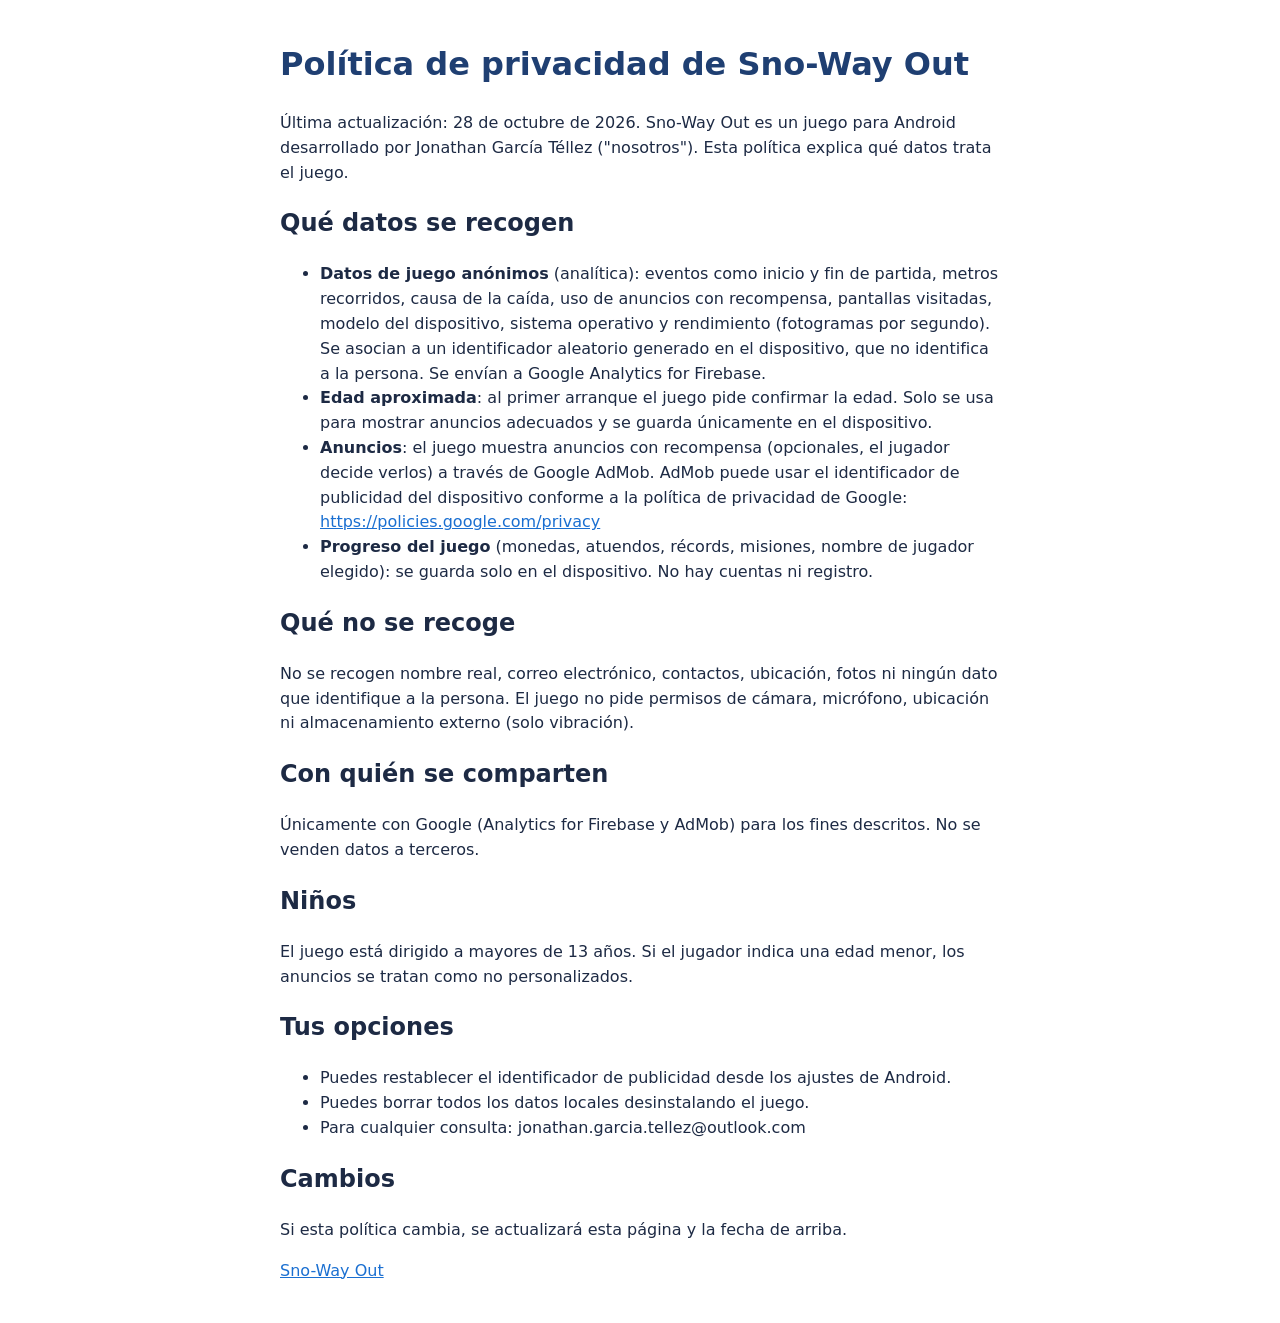
==== privacidad.html @ 95a79fdc "Web de Sno-Way Out: índice, privacidad y términos" ====
<!doctype html><html lang="es"><head><meta charset="utf-8"><meta name="viewport" content="width=device-width,initial-scale=1"><title>Política de privacidad · Sno-Way Out</title>
<style>body{font-family:system-ui,sans-serif;max-width:720px;margin:40px auto;padding:0 20px;line-height:1.55;color:#1d2a44}h1{color:#1f3f72}a{color:#1a6fd1}</style></head><body><h1>Política de privacidad de Sno-Way Out</h1>
<p>Última actualización: 28 de octubre de 2026. Sno-Way Out es un juego para Android desarrollado por Jonathan García Téllez (&quot;nosotros&quot;). Esta política explica qué datos trata el juego.</p>
<h2>Qué datos se recogen</h2>
<ul>
<li><strong>Datos de juego anónimos</strong> (analítica): eventos como inicio y fin de partida, metros recorridos, causa de la caída, uso de anuncios con recompensa, pantallas visitadas, modelo del dispositivo, sistema operativo y rendimiento (fotogramas por segundo). Se asocian a un identificador aleatorio generado en el dispositivo, que no identifica a la persona. Se envían a Google Analytics for Firebase.</li>
<li><strong>Edad aproximada</strong>: al primer arranque el juego pide confirmar la edad. Solo se usa para mostrar anuncios adecuados y se guarda únicamente en el dispositivo.</li>
<li><strong>Anuncios</strong>: el juego muestra anuncios con recompensa (opcionales, el jugador decide verlos) a través de Google AdMob. AdMob puede usar el identificador de publicidad del dispositivo conforme a la política de privacidad de Google: <a href="https://policies.google.com/privacy">https://policies.google.com/privacy</a></li>
<li><strong>Progreso del juego</strong> (monedas, atuendos, récords, misiones, nombre de jugador elegido): se guarda solo en el dispositivo. No hay cuentas ni registro.</li>
</ul>
<h2>Qué no se recoge</h2>
<p>No se recogen nombre real, correo electrónico, contactos, ubicación, fotos ni ningún dato que identifique a la persona. El juego no pide permisos de cámara, micrófono, ubicación ni almacenamiento externo (solo vibración).</p>
<h2>Con quién se comparten</h2>
<p>Únicamente con Google (Analytics for Firebase y AdMob) para los fines descritos. No se venden datos a terceros.</p>
<h2>Niños</h2>
<p>El juego está dirigido a mayores de 13 años. Si el jugador indica una edad menor, los anuncios se tratan como no personalizados.</p>
<h2>Tus opciones</h2>
<ul>
<li>Puedes restablecer el identificador de publicidad desde los ajustes de Android.</li>
<li>Puedes borrar todos los datos locales desinstalando el juego.</li>
<li>Para cualquier consulta: jonathan.garcia.tellez@outlook.com</li>
</ul>
<h2>Cambios</h2>
<p>Si esta política cambia, se actualizará esta página y la fecha de arriba.</p>
<p><a href="index.html">Sno-Way Out</a></p></body></html>
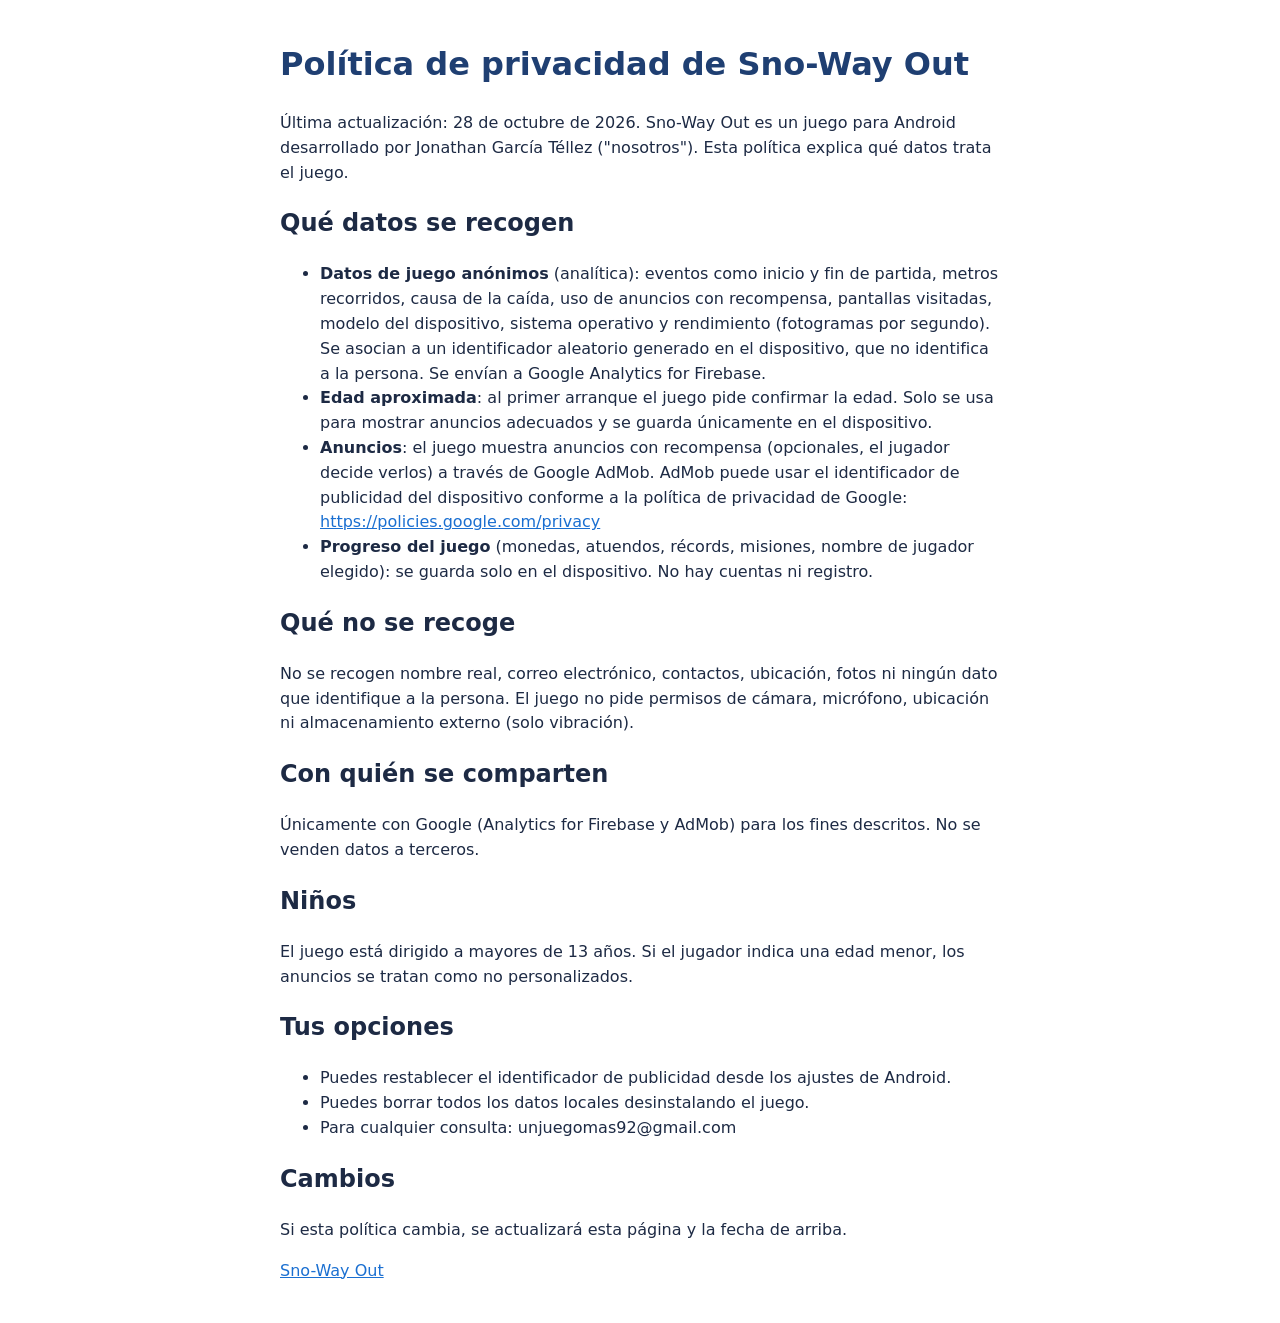
==== commit 82664ab8: "Contacto: correo de UnJuegoMas" ====
--- a/privacidad.html
+++ b/privacidad.html
@@ -18,7 +18,7 @@
 <ul>
 <li>Puedes restablecer el identificador de publicidad desde los ajustes de Android.</li>
 <li>Puedes borrar todos los datos locales desinstalando el juego.</li>
-<li>Para cualquier consulta: jonathan.garcia.tellez@outlook.com</li>
+<li>Para cualquier consulta: unjuegomas92@gmail.com</li>
 </ul>
 <h2>Cambios</h2>
 <p>Si esta política cambia, se actualizará esta página y la fecha de arriba.</p>
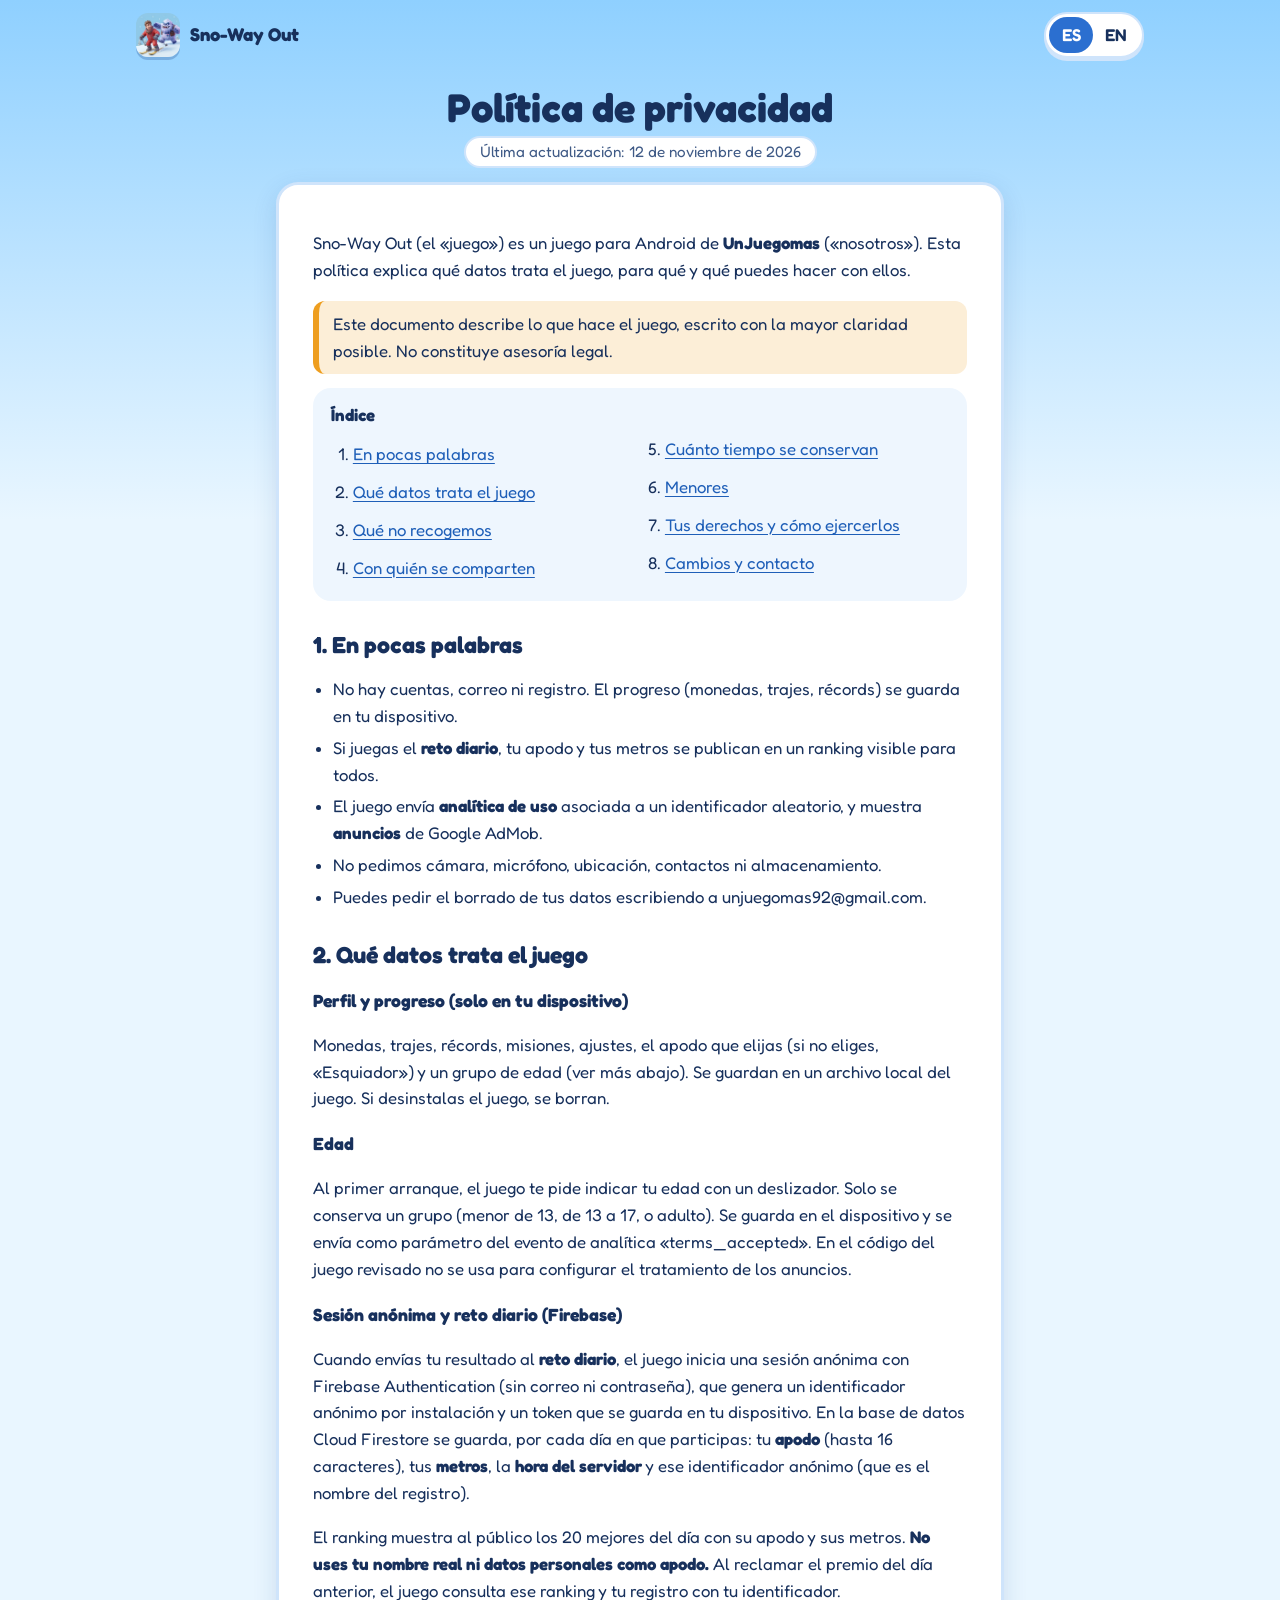
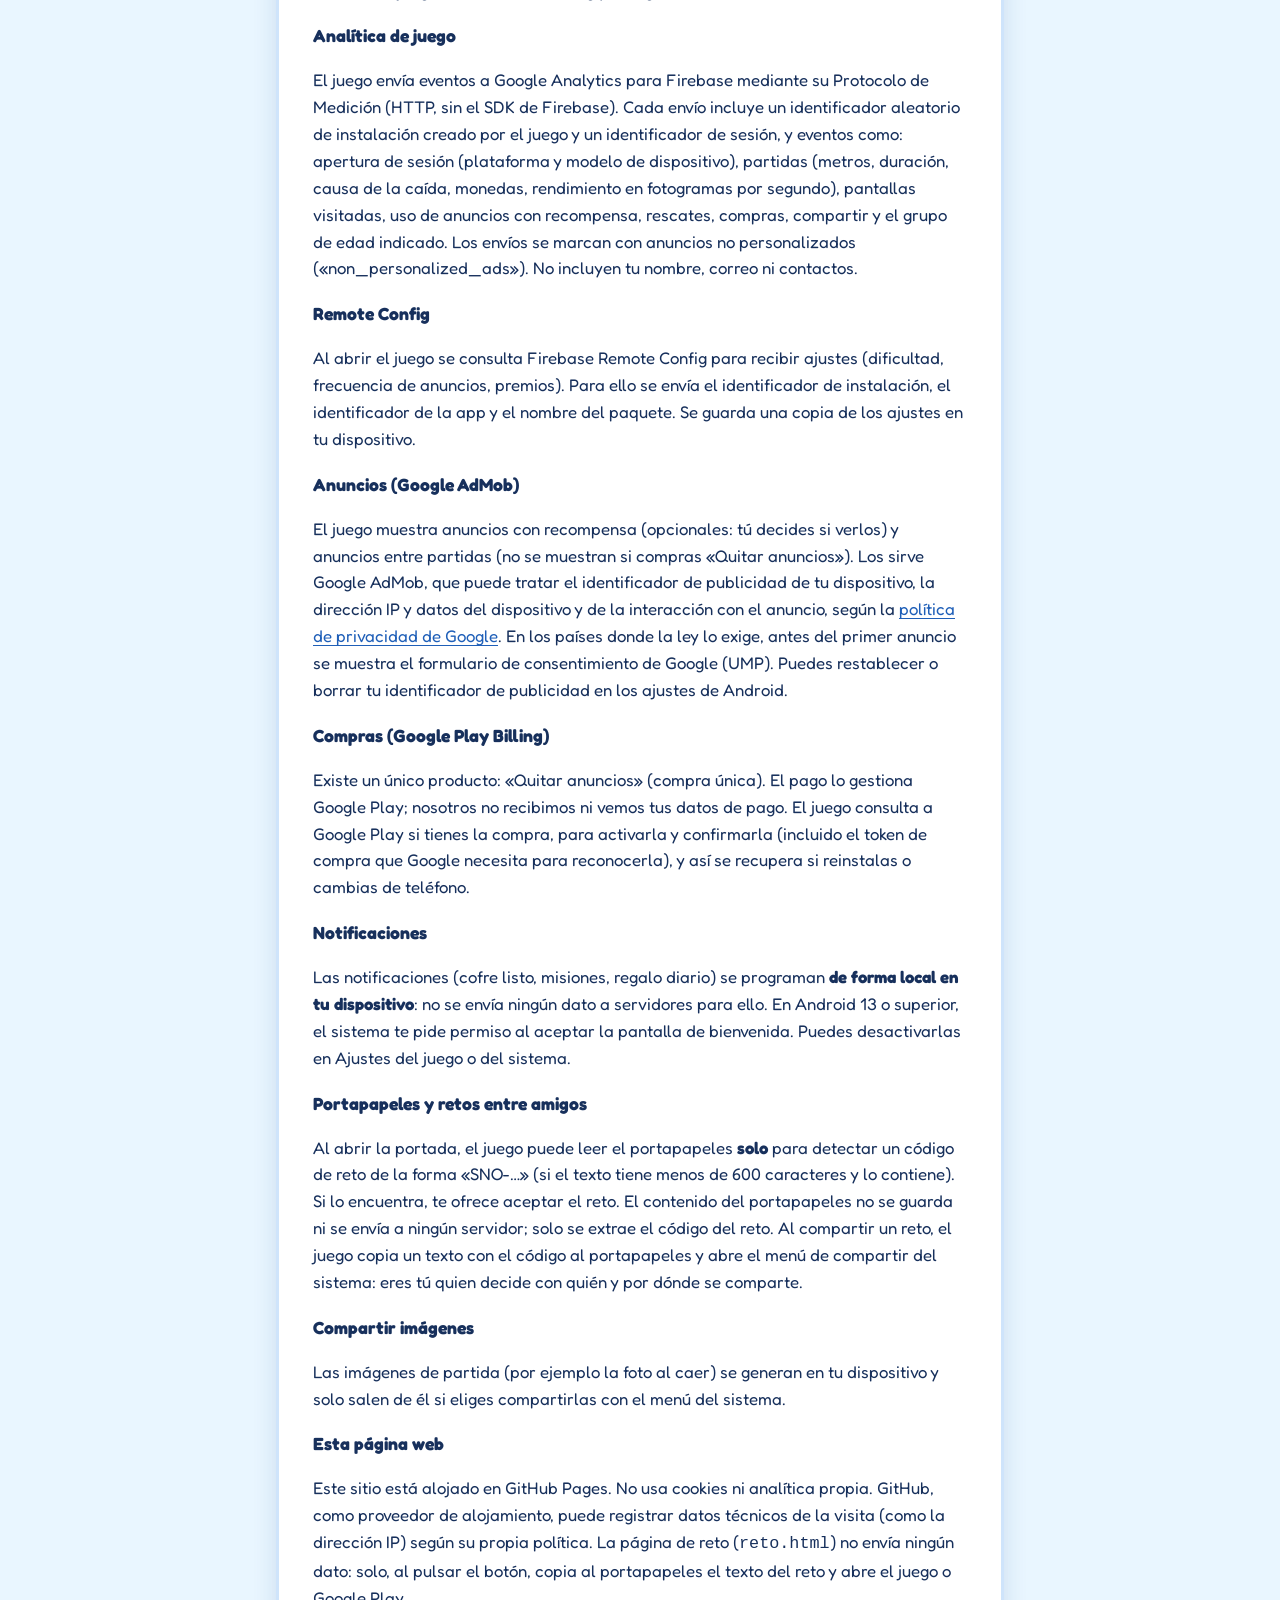
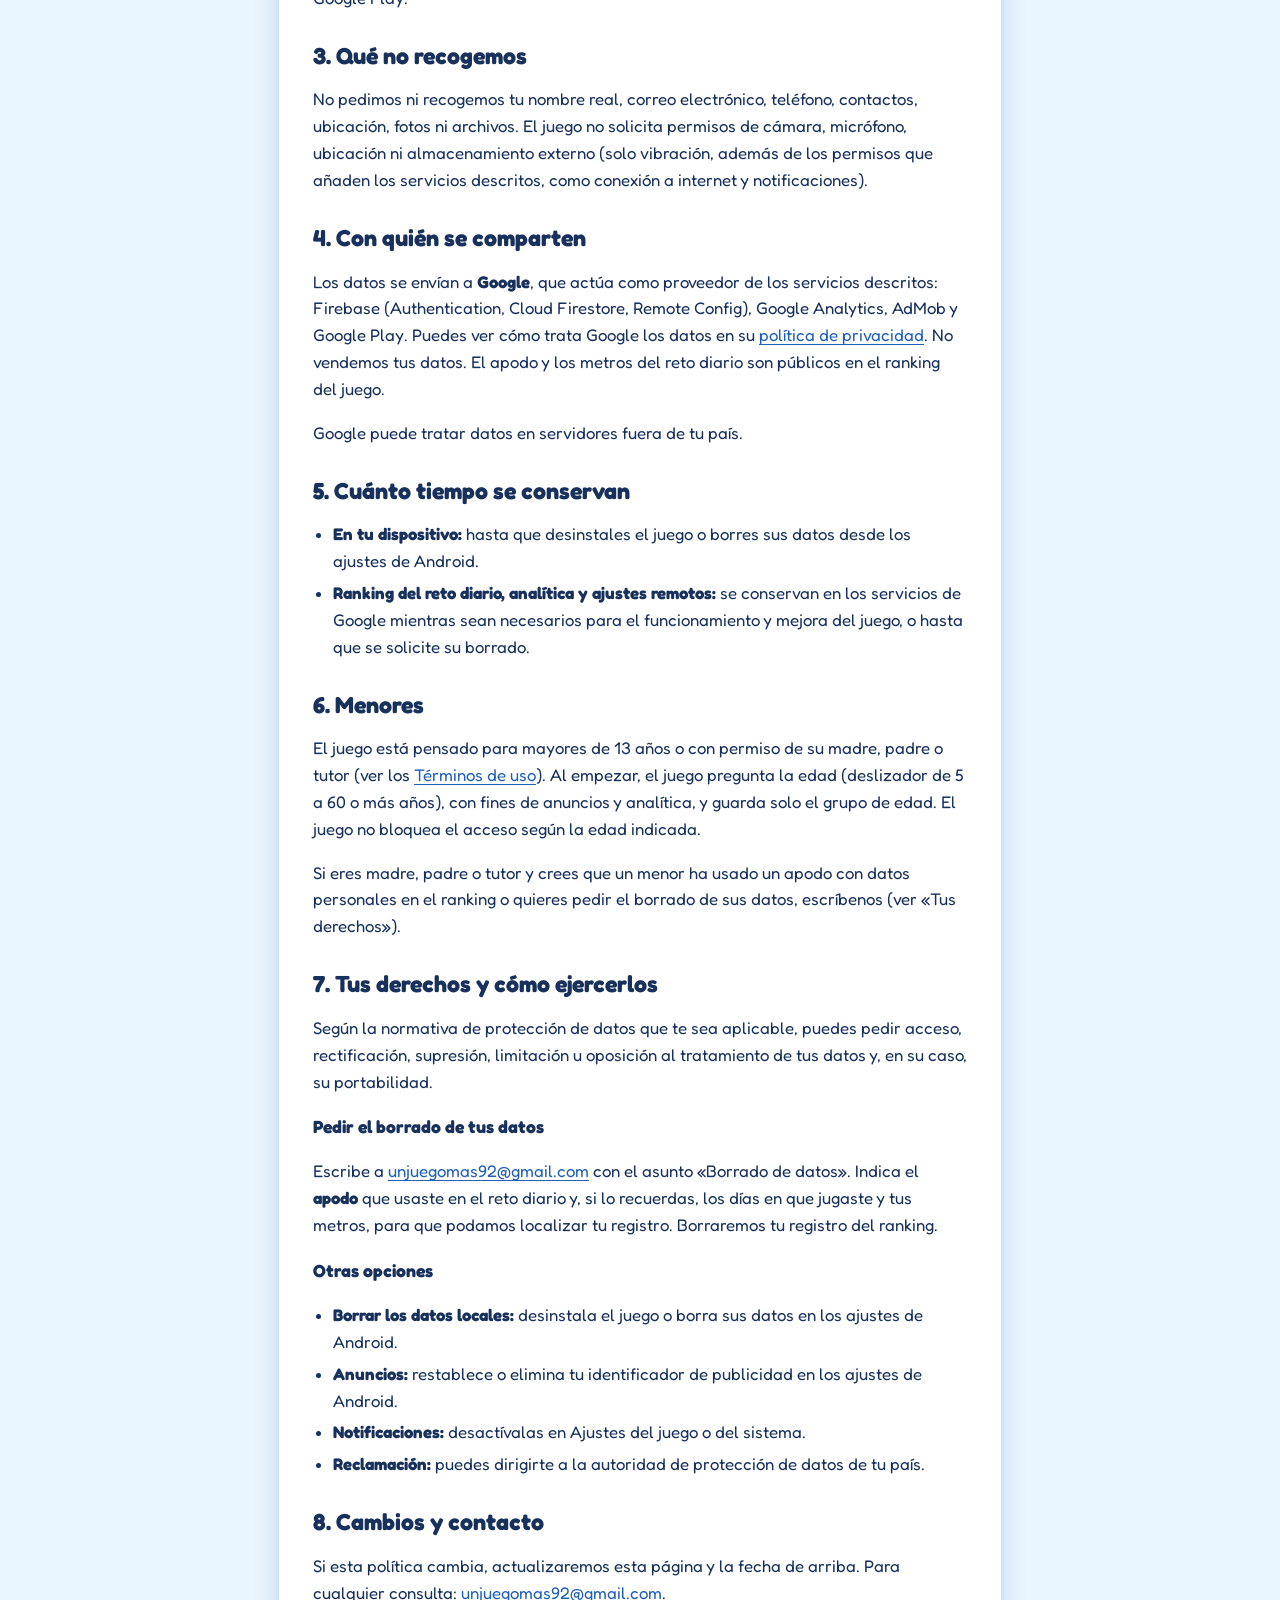
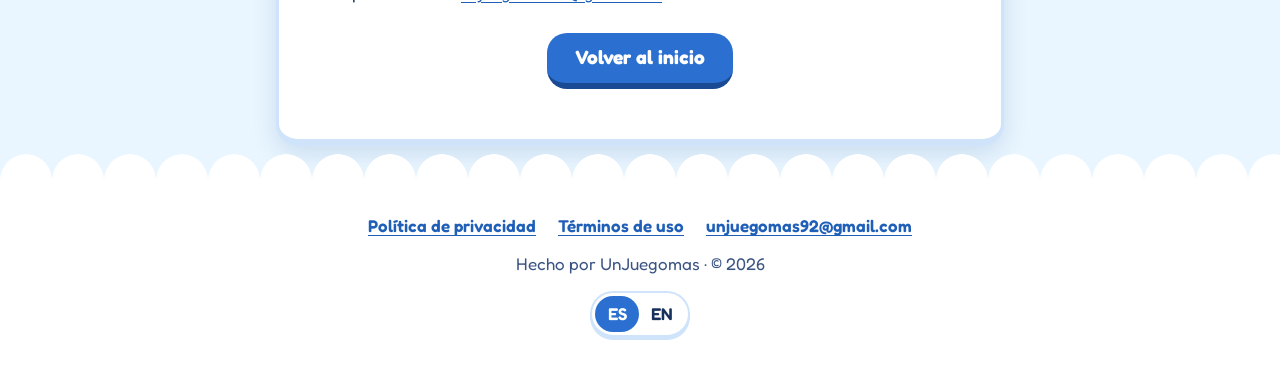
==== commit 763dcc11: "Rediseño de la web: landing bilingüe, privacidad y términos en ES/EN, reto a juego con el juego Co-A" ====
--- a/privacidad.html
+++ b/privacidad.html
@@ -1,25 +1,153 @@
-<!doctype html><html lang="es"><head><meta charset="utf-8"><meta name="viewport" content="width=device-width,initial-scale=1"><title>Política de privacidad · Sno-Way Out</title>
-<style>body{font-family:system-ui,sans-serif;max-width:720px;margin:40px auto;padding:0 20px;line-height:1.55;color:#1d2a44}h1{color:#1f3f72}a{color:#1a6fd1}</style></head><body><h1>Política de privacidad de Sno-Way Out</h1>
-<p>Última actualización: 28 de octubre de 2026. Sno-Way Out es un juego para Android desarrollado por Jonathan García Téllez (&quot;nosotros&quot;). Esta política explica qué datos trata el juego.</p>
-<h2>Qué datos se recogen</h2>
-<ul>
-<li><strong>Datos de juego anónimos</strong> (analítica): eventos como inicio y fin de partida, metros recorridos, causa de la caída, uso de anuncios con recompensa, pantallas visitadas, modelo del dispositivo, sistema operativo y rendimiento (fotogramas por segundo). Se asocian a un identificador aleatorio generado en el dispositivo, que no identifica a la persona. Se envían a Google Analytics for Firebase.</li>
-<li><strong>Edad aproximada</strong>: al primer arranque el juego pide confirmar la edad. Solo se usa para mostrar anuncios adecuados y se guarda únicamente en el dispositivo.</li>
-<li><strong>Anuncios</strong>: el juego muestra anuncios con recompensa (opcionales, el jugador decide verlos) a través de Google AdMob. AdMob puede usar el identificador de publicidad del dispositivo conforme a la política de privacidad de Google: <a href="https://policies.google.com/privacy">https://policies.google.com/privacy</a></li>
-<li><strong>Progreso del juego</strong> (monedas, atuendos, récords, misiones, nombre de jugador elegido): se guarda solo en el dispositivo. No hay cuentas ni registro.</li>
-</ul>
-<h2>Qué no se recoge</h2>
-<p>No se recogen nombre real, correo electrónico, contactos, ubicación, fotos ni ningún dato que identifique a la persona. El juego no pide permisos de cámara, micrófono, ubicación ni almacenamiento externo (solo vibración).</p>
-<h2>Con quién se comparten</h2>
-<p>Únicamente con Google (Analytics for Firebase y AdMob) para los fines descritos. No se venden datos a terceros.</p>
-<h2>Niños</h2>
-<p>El juego está dirigido a mayores de 13 años. Si el jugador indica una edad menor, los anuncios se tratan como no personalizados.</p>
-<h2>Tus opciones</h2>
-<ul>
-<li>Puedes restablecer el identificador de publicidad desde los ajustes de Android.</li>
-<li>Puedes borrar todos los datos locales desinstalando el juego.</li>
-<li>Para cualquier consulta: unjuegomas92@gmail.com</li>
-</ul>
-<h2>Cambios</h2>
-<p>Si esta política cambia, se actualizará esta página y la fecha de arriba.</p>
-<p><a href="index.html">Sno-Way Out</a></p></body></html>+<!doctype html>
+<html lang="es">
+<head>
+<meta charset="utf-8">
+<meta name="viewport" content="width=device-width, initial-scale=1">
+<title>Política de privacidad – Sno-Way Out</title>
+<meta name="description" content="Qué datos trata Sno-Way Out, para qué y cómo ejercer tus derechos.">
+<meta name="theme-color" content="#8fd0ff">
+<meta name="color-scheme" content="light dark">
+<link rel="canonical" href="https://jdragneel3.github.io/sno-way-out-web/privacidad.html">
+<link rel="alternate" hreflang="es" href="https://jdragneel3.github.io/sno-way-out-web/privacidad.html">
+<link rel="alternate" hreflang="en" href="https://jdragneel3.github.io/sno-way-out-web/en/privacy.html">
+<link rel="alternate" hreflang="x-default" href="https://jdragneel3.github.io/sno-way-out-web/privacidad.html">
+<link rel="icon" type="image/png" href="assets/icons/favicon-64.png">
+<link rel="apple-touch-icon" href="assets/icons/apple-touch-icon.png">
+<link rel="preload" href="assets/fonts/Fredoka.ttf" as="font" type="font/ttf" crossorigin>
+<link rel="stylesheet" href="assets/site.css">
+</head>
+<body>
+<a class="skip" href="#main">Saltar al contenido</a>
+<header class="wrap top">
+  <a class="brand" href="index.html" aria-label="Sno-Way Out, inicio"><img src="assets/img/icon-192.webp" alt="" width="44" height="44"><span>Sno-Way Out</span></a>
+  <div class="lang" role="group" aria-label="Idioma"><span aria-current="true">ES</span><a href="en/privacy.html" hreflang="en" lang="en" aria-label="English">EN</a></div>
+</header>
+<main id="main" class="wrap narrow">
+  <div class="legal-head"><h1>Política de privacidad</h1><span class="updated">Última actualización: 12 de noviembre de 2026</span></div>
+  <article class="legal">
+    <p>Sno-Way Out (el «juego») es un juego para Android de <strong>UnJuegomas</strong> («nosotros»). Esta política explica qué datos trata el juego, para qué y qué puedes hacer con ellos.</p>
+    <!-- VERIFICAR: el texto anterior de docs/privacidad.md nombraba como desarrollador a «Jonathan García Téllez». Aquí se usa «UnJuegomas». Confirmar con el titular real (persona física o empresa) y poner el nombre legal exacto como responsable del tratamiento. -->
+<p class="note">Este documento describe lo que hace el juego, escrito con la mayor claridad posible. No constituye asesoría legal.</p>
+    <nav class="toc" aria-label="Índice"><strong>Índice</strong><ol>
+      <li><a href="#resumen">En pocas palabras</a></li>
+      <li><a href="#datos">Qué datos trata el juego</a></li>
+      <li><a href="#no">Qué no recogemos</a></li>
+      <li><a href="#terceros">Con quién se comparten</a></li>
+      <li><a href="#conserv">Cuánto tiempo se conservan</a></li>
+      <li><a href="#menores">Menores</a></li>
+      <li><a href="#derechos">Tus derechos y cómo ejercerlos</a></li>
+      <li><a href="#cambios">Cambios y contacto</a></li>
+    </ol></nav>
+    <section id="resumen" aria-labelledby="resumen-h" style="padding:0"><h2 id="resumen-h">1. En pocas palabras</h2>
+
+      <ul>
+        <li>No hay cuentas, correo ni registro. El progreso (monedas, trajes, récords) se guarda en tu dispositivo.</li>
+        <li>Si juegas el <strong>reto diario</strong>, tu apodo y tus metros se publican en un ranking visible para todos.</li>
+        <li>El juego envía <strong>analítica de uso</strong> asociada a un identificador aleatorio, y muestra <strong>anuncios</strong> de Google AdMob.</li>
+        <li>No pedimos cámara, micrófono, ubicación, contactos ni almacenamiento.</li>
+        <li>Puedes pedir el borrado de tus datos escribiendo a unjuegomas92@gmail.com.</li>
+      </ul>
+    </section>
+    <section id="datos" aria-labelledby="datos-h" style="padding:0"><h2 id="datos-h">2. Qué datos trata el juego</h2>
+
+      <h3>Perfil y progreso (solo en tu dispositivo)</h3>
+      <p>Monedas, trajes, récords, misiones, ajustes, el apodo que elijas (si no eliges, «Esquiador») y un grupo de edad (ver más abajo). Se guardan en un archivo local del juego. Si desinstalas el juego, se borran.</p>
+
+      <h3>Edad</h3>
+      <p>Al primer arranque, el juego te pide indicar tu edad con un deslizador. Solo se conserva un grupo (menor de 13, de 13 a 17, o adulto). Se guarda en el dispositivo y se envía como parámetro del evento de analítica «terms_accepted». En el código del juego revisado no se usa para configurar el tratamiento de los anuncios.</p>
+      <!-- VERIFICAR: la política anterior decía que, si el jugador indica una edad menor, los anuncios se tratan como no personalizados. En el código (ads.gd, ads_admob.gd) NO existe esa lógica: age_group no se pasa a AdMob (no hay etiqueta de tratamiento dirigido a niños ni de menor de edad). Se ha retirado la afirmación. Decidir si se implementa y entonces reflejarlo. -->
+
+      <h3>Sesión anónima y reto diario (Firebase)</h3>
+      <p>Cuando envías tu resultado al <strong>reto diario</strong>, el juego inicia una sesión anónima con Firebase Authentication (sin correo ni contraseña), que genera un identificador anónimo por instalación y un token que se guarda en tu dispositivo. En la base de datos Cloud Firestore se guarda, por cada día en que participas: tu <strong>apodo</strong> (hasta 16 caracteres), tus <strong>metros</strong>, la <strong>hora del servidor</strong> y ese identificador anónimo (que es el nombre del registro).</p>
+      <p>El ranking muestra al público los 20 mejores del día con su apodo y sus metros. <strong>No uses tu nombre real ni datos personales como apodo.</strong> Al reclamar el premio del día anterior, el juego consulta ese ranking y tu registro con tu identificador.</p>
+
+      <h3>Analítica de juego</h3>
+      <p>El juego envía eventos a Google Analytics para Firebase mediante su Protocolo de Medición (HTTP, sin el SDK de Firebase). Cada envío incluye un identificador aleatorio de instalación creado por el juego y un identificador de sesión, y eventos como: apertura de sesión (plataforma y modelo de dispositivo), partidas (metros, duración, causa de la caída, monedas, rendimiento en fotogramas por segundo), pantallas visitadas, uso de anuncios con recompensa, rescates, compras, compartir y el grupo de edad indicado. Los envíos se marcan con anuncios no personalizados («non_personalized_ads»). No incluyen tu nombre, correo ni contactos.</p>
+      <!-- VERIFICAR: en el código revisado (analytics.gd) la analítica se envía siempre, sin interruptor para el jugador y sin esperar al formulario de consentimiento UMP. Si se distribuye en la UE/EEE/Reino Unido, el titular debe valorar si necesita pedir consentimiento antes de enviar analítica. Aquí solo se describe lo que hace. -->
+      <!-- VERIFICAR: lista exacta de eventos y que la subida a Firebase esté activa en la versión publicada (depende de data/services.json, que no está en git). -->
+
+      <h3>Remote Config</h3>
+      <p>Al abrir el juego se consulta Firebase Remote Config para recibir ajustes (dificultad, frecuencia de anuncios, premios). Para ello se envía el identificador de instalación, el identificador de la app y el nombre del paquete. Se guarda una copia de los ajustes en tu dispositivo.</p>
+
+      <h3>Anuncios (Google AdMob)</h3>
+      <p>El juego muestra anuncios con recompensa (opcionales: tú decides si verlos) y anuncios entre partidas (no se muestran si compras «Quitar anuncios»). Los sirve Google AdMob, que puede tratar el identificador de publicidad de tu dispositivo, la dirección IP y datos del dispositivo y de la interacción con el anuncio, según la <a href="https://policies.google.com/privacy" rel="noopener">política de privacidad de Google</a>. En los países donde la ley lo exige, antes del primer anuncio se muestra el formulario de consentimiento de Google (UMP). Puedes restablecer o borrar tu identificador de publicidad en los ajustes de Android.</p>
+      <!-- VERIFICAR: no se encontró en el código ninguna etiqueta de «dirigido a niños» ni de «menor de edad» para AdMob, ni opción dentro del juego para reabrir/cambiar el consentimiento UMP. Confirmar la configuración en la consola de AdMob y si se quiere ofrecer esa opción. -->
+      <!-- VERIFICAR: permiso AD_ID (identificador de publicidad) y declaración de «Seguridad de los datos» en Google Play deben coincidir con este texto. -->
+
+      <h3>Compras (Google Play Billing)</h3>
+      <p>Existe un único producto: «Quitar anuncios» (compra única). El pago lo gestiona Google Play; nosotros no recibimos ni vemos tus datos de pago. El juego consulta a Google Play si tienes la compra, para activarla y confirmarla (incluido el token de compra que Google necesita para reconocerla), y así se recupera si reinstalas o cambias de teléfono.</p>
+
+      <h3>Notificaciones</h3>
+      <p>Las notificaciones (cofre listo, misiones, regalo diario) se programan <strong>de forma local en tu dispositivo</strong>: no se envía ningún dato a servidores para ello. En Android 13 o superior, el sistema te pide permiso al aceptar la pantalla de bienvenida. Puedes desactivarlas en Ajustes del juego o del sistema.</p>
+
+      <h3>Portapapeles y retos entre amigos</h3>
+      <p>Al abrir la portada, el juego puede leer el portapapeles <strong>solo</strong> para detectar un código de reto de la forma «SNO-…» (si el texto tiene menos de 600 caracteres y lo contiene). Si lo encuentra, te ofrece aceptar el reto. El contenido del portapapeles no se guarda ni se envía a ningún servidor; solo se extrae el código del reto. Al compartir un reto, el juego copia un texto con el código al portapapeles y abre el menú de compartir del sistema: eres tú quien decide con quién y por dónde se comparte.</p>
+
+      <h3>Compartir imágenes</h3>
+      <p>Las imágenes de partida (por ejemplo la foto al caer) se generan en tu dispositivo y solo salen de él si eliges compartirlas con el menú del sistema.</p>
+      <!-- VERIFICAR: comprobar el flujo completo de «foto de caída» (main.gd: _snap_death_photo, _show_death_photo, _share_sheet_image) para confirmar que no se guarda en la galería ni se sube a ningún servidor propio. -->
+
+      <h3>Esta página web</h3>
+      <p>Este sitio está alojado en GitHub Pages. No usa cookies ni analítica propia. GitHub, como proveedor de alojamiento, puede registrar datos técnicos de la visita (como la dirección IP) según su propia política. La página de reto (<code>reto.html</code>) no envía ningún dato: solo, al pulsar el botón, copia al portapapeles el texto del reto y abre el juego o Google Play.</p>
+      <!-- VERIFICAR: confirmar que se mantiene la ausencia de cookies/analítica en el sitio. -->
+
+    </section>
+    <section id="no" aria-labelledby="no-h" style="padding:0"><h2 id="no-h">3. Qué no recogemos</h2>
+
+      <p>No pedimos ni recogemos tu nombre real, correo electrónico, teléfono, contactos, ubicación, fotos ni archivos. El juego no solicita permisos de cámara, micrófono, ubicación ni almacenamiento externo (solo vibración, además de los permisos que añaden los servicios descritos, como conexión a internet y notificaciones).</p>
+      <!-- VERIFICAR: revisar el AndroidManifest final exportado para confirmar la lista real de permisos (INTERNET, POST_NOTIFICATIONS, AD_ID, BILLING, etc.). -->
+    </section>
+    <section id="terceros" aria-labelledby="terceros-h" style="padding:0"><h2 id="terceros-h">4. Con quién se comparten</h2>
+
+      <p>Los datos se envían a <strong>Google</strong>, que actúa como proveedor de los servicios descritos: Firebase (Authentication, Cloud Firestore, Remote Config), Google Analytics, AdMob y Google Play. Puedes ver cómo trata Google los datos en su <a href="https://policies.google.com/privacy" rel="noopener">política de privacidad</a>. No vendemos tus datos. El apodo y los metros del reto diario son públicos en el ranking del juego.</p>
+      <p>Google puede tratar datos en servidores fuera de tu país.</p>
+      <!-- VERIFICAR: región de la base de datos Firestore y condiciones de transferencia internacional aplicables. -->
+    </section>
+    <section id="conserv" aria-labelledby="conserv-h" style="padding:0"><h2 id="conserv-h">5. Cuánto tiempo se conservan</h2>
+
+      <ul>
+        <li><strong>En tu dispositivo:</strong> hasta que desinstales el juego o borres sus datos desde los ajustes de Android.</li>
+        <li><strong>Ranking del reto diario, analítica y ajustes remotos:</strong> se conservan en los servicios de Google mientras sean necesarios para el funcionamiento y mejora del juego, o hasta que se solicite su borrado.</li>
+      </ul>
+      <!-- VERIFICAR: no hay en el código ninguna regla de borrado automático (los registros diarios del ranking no se eliminan). Definir plazos reales (retención en Google Analytics, limpieza de Firestore) antes de afirmar cifras concretas. -->
+    </section>
+    <section id="menores" aria-labelledby="menores-h" style="padding:0"><h2 id="menores-h">6. Menores</h2>
+
+      <p>El juego está pensado para mayores de 13 años o con permiso de su madre, padre o tutor (ver los <a href="terminos.html">Términos de uso</a>). Al empezar, el juego pregunta la edad (deslizador de 5 a 60 o más años), con fines de anuncios y analítica, y guarda solo el grupo de edad. El juego no bloquea el acceso según la edad indicada.</p>
+      <!-- VERIFICAR: el deslizador permite indicar desde 5 años y no hay bloqueo para menores de 13, mientras los Términos exigen 13 años. Decidir la política real (¿bloquear, pedir tutor, ajustar anuncios?) y las implicaciones de las normas de Google Play para menores antes de publicar. -->
+      <p>Si eres madre, padre o tutor y crees que un menor ha usado un apodo con datos personales en el ranking o quieres pedir el borrado de sus datos, escríbenos (ver «Tus derechos»).</p>
+    </section>
+    <section id="derechos" aria-labelledby="derechos-h" style="padding:0"><h2 id="derechos-h">7. Tus derechos y cómo ejercerlos</h2>
+
+      <p>Según la normativa de protección de datos que te sea aplicable, puedes pedir acceso, rectificación, supresión, limitación u oposición al tratamiento de tus datos y, en su caso, su portabilidad.</p>
+      <h3>Pedir el borrado de tus datos</h3>
+      <p>Escribe a <a href="mailto:unjuegomas92@gmail.com?subject=Borrado%20de%20datos%20Sno-Way%20Out">unjuegomas92@gmail.com</a> con el asunto «Borrado de datos». Indica el <strong>apodo</strong> que usaste en el reto diario y, si lo recuerdas, los días en que jugaste y tus metros, para que podamos localizar tu registro. Borraremos tu registro del ranking.</p>
+      <!-- VERIFICAR: el juego no muestra al jugador su identificador anónimo (Firebase / analítica), por lo que localizar datos de analítica por correo puede no ser posible. Valorar mostrar el identificador en Ajustes o definir otro procedimiento; y definir el plazo de respuesta (no se ha inventado ninguno). -->
+      <h3>Otras opciones</h3>
+      <ul>
+        <li><strong>Borrar los datos locales:</strong> desinstala el juego o borra sus datos en los ajustes de Android.</li>
+        <li><strong>Anuncios:</strong> restablece o elimina tu identificador de publicidad en los ajustes de Android.</li>
+        <li><strong>Notificaciones:</strong> desactívalas en Ajustes del juego o del sistema.</li>
+        <li><strong>Reclamación:</strong> puedes dirigirte a la autoridad de protección de datos de tu país.</li>
+      </ul>
+    </section>
+    <section id="cambios" aria-labelledby="cambios-h" style="padding:0"><h2 id="cambios-h">8. Cambios y contacto</h2>
+
+      <p>Si esta política cambia, actualizaremos esta página y la fecha de arriba. Para cualquier consulta: <a href="mailto:unjuegomas92@gmail.com">unjuegomas92@gmail.com</a>.</p>
+    </section>
+    <p class="back"><a class="btn btn-blue" href="index.html">Volver al inicio</a></p>
+  </article>
+</main>
+<footer class="foot">
+  <div class="wrap">
+    <nav aria-label="Contacto">
+      <a href="privacidad.html">Política de privacidad</a>
+      <a href="terminos.html">Términos de uso</a>
+      <a href="mailto:unjuegomas92@gmail.com">unjuegomas92@gmail.com</a>
+    </nav>
+    <p>Hecho por UnJuegomas · © 2026</p>
+    <div class="lang" role="group" aria-label="Idioma"><span aria-current="true">ES</span><a href="en/privacy.html" hreflang="en" lang="en" aria-label="English">EN</a></div>
+  </div>
+</footer>
+</body>
+</html>
--- a/assets/site.css
+++ b/assets/site.css
@@ -0,0 +1,191 @@
+/* Sno-Way Out - estilos compartidos. Sin build, sin frameworks. */
+@font-face {
+  font-family: "Fredoka";
+  src: url("fonts/Fredoka.ttf") format("truetype");
+  font-weight: 300 700;
+  font-style: normal;
+  font-display: swap;
+}
+
+:root {
+  --sky-top: #8fd0ff;
+  --sky-bottom: #e9f6ff;
+  --snow: #ffffff;
+  --ink: #17305c;
+  --muted: #3f5a86;
+  --card: #ffffff;
+  --card-edge: #cfe4fb;
+  --link: #1f5fb8;
+  --blue: #2b6fd0;
+  --blue-edge: #1b4a94;
+  --gold: #ee9e1f;
+  --gold-edge: #b36a05;
+  --gold-ink: #3a2000;
+  --green: #2a7f36;
+  --green-edge: #195222;
+  --focus: #ff7a00;
+  --radius: 22px;
+  --shadow: 0 8px 24px rgba(23, 70, 140, 0.14);
+  --font: "Fredoka", ui-rounded, "Nunito", system-ui, -apple-system, "Segoe UI", Roboto, sans-serif;
+}
+
+@media (prefers-color-scheme: dark) {
+  :root {
+    --sky-top: #0f2147;
+    --sky-bottom: #1d3b73;
+    --snow: #dfeeff;
+    --ink: #e8f1ff;
+    --muted: #b4c9ee;
+    --card: #16284d;
+    --card-edge: #2a4580;
+    --link: #9cc4ff;
+    --shadow: 0 8px 24px rgba(0, 0, 0, 0.35);
+    --focus: #ffb347;
+  }
+}
+
+*, *::before, *::after { box-sizing: border-box; }
+html { -webkit-text-size-adjust: 100%; scroll-behavior: smooth; }
+body {
+  margin: 0;
+  font-family: var(--font);
+  font-size: 1.0625rem;
+  line-height: 1.6;
+  color: var(--ink);
+  background: var(--sky-bottom) linear-gradient(180deg, var(--sky-top) 0, var(--sky-bottom) 520px, var(--sky-bottom) 100%) no-repeat;
+  min-height: 100vh;
+  display: flex;
+  flex-direction: column;
+}
+img { max-width: 100%; height: auto; }
+a { color: var(--link); text-underline-offset: 3px; }
+a:hover { text-decoration-thickness: 2px; }
+:focus-visible { outline: 4px solid var(--focus); outline-offset: 3px; border-radius: 8px; }
+.skip { position: absolute; left: -999px; top: 8px; background: var(--card); color: var(--ink); padding: 8px 14px; border-radius: 12px; z-index: 10; }
+.skip:focus { left: 8px; }
+.wrap { width: 100%; max-width: 1040px; margin: 0 auto; padding: 0 16px; }
+.narrow { max-width: 760px; }
+main { flex: 1; }
+
+/* Cabecera */
+.top { display: flex; align-items: center; justify-content: space-between; gap: 12px; padding-top: 12px; padding-bottom: 12px; }
+.brand { display: inline-flex; align-items: center; gap: 10px; text-decoration: none; color: var(--ink); font-weight: 700; font-size: 1.15rem; }
+.brand img { width: 44px; height: 44px; border-radius: 12px; box-shadow: 0 3px 0 rgba(20, 60, 130, .25); }
+.lang { display: inline-flex; background: var(--card); border: 2px solid var(--card-edge); border-radius: 999px; padding: 3px; box-shadow: 0 3px 0 var(--card-edge); }
+.lang a, .lang span { min-width: 44px; min-height: 36px; display: inline-flex; align-items: center; justify-content: center; padding: 0 12px; border-radius: 999px; font-weight: 600; text-decoration: none; color: var(--ink); }
+.lang [aria-current="true"] { background: var(--blue); color: #fff; }
+.lang a:hover { background: var(--card-edge); }
+
+/* Botones con "grosor" inferior, como en el juego */
+.btn {
+  --b: var(--blue); --e: var(--blue-edge); --t: #fff;
+  display: inline-flex; align-items: center; justify-content: center; gap: 10px;
+  min-height: 56px; padding: 12px 28px;
+  font: 700 1.2rem/1.2 var(--font); text-align: center; text-decoration: none;
+  color: var(--t); background: var(--b);
+  border: 0; border-bottom: 6px solid var(--e); border-radius: 20px;
+  cursor: pointer; transition: transform .08s ease, border-bottom-width .08s ease, filter .15s;
+  -webkit-tap-highlight-color: transparent;
+}
+.btn:hover { filter: brightness(1.06); }
+.btn:active { transform: translateY(4px); border-bottom-width: 2px; }
+.btn-gold { --b: var(--gold); --e: var(--gold-edge); --t: var(--gold-ink); }
+.btn-green { --b: var(--green); --e: var(--green-edge); }
+.btn small { display: block; font-size: .8rem; font-weight: 500; opacity: .85; }
+.btn-block { width: 100%; }
+
+/* Heroe */
+.hero { text-align: center; padding-top: 8px; padding-bottom: 28px; }
+.hero h1 { margin: 8px auto 0; max-width: 380px; line-height: 0; }
+.hero h1 img { width: 100%; height: auto; filter: drop-shadow(0 6px 0 rgba(20, 70, 150, .25)); }
+.tagline { font-size: clamp(1.25rem, 4.6vw, 1.7rem); font-weight: 600; margin: 14px auto 18px; max-width: 30ch; line-height: 1.3; }
+.hero-art { margin: 22px auto 0; border-radius: 28px; overflow: hidden; border: 5px solid #fff; box-shadow: var(--shadow), 0 8px 0 var(--card-edge); max-width: 860px; background: #cfe8ff; aspect-ratio: 2 / 1; }
+.hero-art img { display: block; width: 100%; height: 100%; object-fit: cover; }
+.cta { display: flex; flex-direction: column; align-items: center; gap: 8px; }
+.cta p { margin: 0; color: var(--muted); font-size: .95rem; }
+@media (prefers-reduced-motion: no-preference) {
+  .hero h1 img { animation: bob 5s ease-in-out infinite; }
+  @keyframes bob { 50% { transform: translateY(-5px); } }
+}
+
+/* Secciones */
+section { padding-top: 28px; padding-bottom: 28px; }
+h2 { font-size: clamp(1.6rem, 5vw, 2.1rem); line-height: 1.2; margin: 0 0 8px; text-align: center; }
+.lead { text-align: center; color: var(--muted); max-width: 46ch; margin: 0 auto 24px; }
+.grid { display: grid; gap: 16px; grid-template-columns: 1fr; }
+@media (min-width: 560px) { .grid { grid-template-columns: repeat(2, 1fr); } }
+@media (min-width: 900px) { .grid { grid-template-columns: repeat(3, 1fr); } }
+.card { background: var(--card); border: 3px solid var(--card-edge); border-bottom-width: 7px; border-radius: var(--radius); padding: 18px 18px 20px; box-shadow: var(--shadow); }
+.card .ico { width: 72px; height: 72px; display: flex; align-items: center; justify-content: center; margin-bottom: 8px; }
+.card .ico img.crop { border-radius: 18px; }
+.card .ico img { max-width: 100%; max-height: 100%; object-fit: contain; width: auto; height: auto; }
+.card h3 { margin: 0 0 4px; font-size: 1.3rem; line-height: 1.25; }
+.card p { margin: 0; color: var(--muted); }
+@media (prefers-reduced-motion: no-preference) {
+  .card { transition: transform .15s ease; }
+  .card:hover { transform: translateY(-3px); }
+}
+
+/* Capturas */
+.shots { display: flex; gap: 14px; overflow-x: auto; scroll-snap-type: x mandatory; padding: 6px 16px 22px; margin: 0 -16px; -webkit-overflow-scrolling: touch; }
+.shots figure { flex: 0 0 min(62vw, 250px); margin: 0; scroll-snap-align: center; }
+.shots figure.wide { flex-basis: min(88vw, 420px); }
+.shots img { display: block; width: 100%; border-radius: 24px; border: 4px solid #fff; box-shadow: var(--shadow), 0 6px 0 var(--card-edge); background: #cfe8ff; }
+.shots figcaption { text-align: center; margin-top: 12px; font-weight: 600; }
+.shots:focus-visible { outline-offset: -4px; }
+
+.band { text-align: center; }
+.band .card { max-width: 560px; margin: 0 auto; padding: 26px 20px; }
+
+/* Pie con nieve */
+.foot { margin-top: 32px; background: var(--snow); color: #17305c; position: relative; padding: 34px 0 40px; text-align: center; }
+.foot::before { content: ""; position: absolute; left: 0; right: 0; top: -28px; height: 30px; background: var(--snow);
+  -webkit-mask: radial-gradient(circle 26px at 26px 30px, #000 98%, transparent 100%) 0 0 / 52px 30px repeat-x;
+          mask: radial-gradient(circle 26px at 26px 30px, #000 98%, transparent 100%) 0 0 / 52px 30px repeat-x; }
+.foot a { color: #1f5fb8; font-weight: 600; }
+.foot nav { display: flex; flex-wrap: wrap; justify-content: center; gap: 6px 22px; margin-bottom: 10px; }
+.foot p { margin: 6px 0; color: #3b5483; }
+.foot .lang { margin-top: 8px; background: #fff; }
+.foot .lang a, .foot .lang span { color: #17305c; }
+.foot .lang [aria-current="true"] { color: #fff; }
+
+/* Paginas legales */
+.legal-head { text-align: center; padding: 8px 0 14px; }
+.legal-head h1 { font-size: clamp(1.8rem, 6vw, 2.5rem); line-height: 1.15; margin: 6px 0; }
+.updated { display: inline-block; background: var(--card); border: 2px solid var(--card-edge); border-radius: 999px; padding: 2px 14px; color: var(--muted); font-size: .95rem; }
+.legal { background: var(--card); border: 3px solid var(--card-edge); border-bottom-width: 7px; border-radius: var(--radius); padding: 20px 18px 26px; box-shadow: var(--shadow); font-size: 1.05rem; }
+@media (min-width: 640px) { .legal { padding: 28px 34px 34px; } }
+.toc { background: color-mix(in srgb, var(--card-edge) 35%, var(--card)); border-radius: 18px; padding: 14px 18px; margin: 0 0 18px; }
+.toc strong { display: block; margin-bottom: 4px; }
+.toc ol { margin: 0; padding-left: 1.3em; columns: 1; }
+@media (min-width: 640px) { .toc ol { columns: 2; column-gap: 28px; } }
+.toc li { break-inside: avoid; padding: 3px 0; }
+.legal h2 { text-align: left; font-size: 1.45rem; margin: 30px 0 6px; scroll-margin-top: 16px; }
+.legal h3 { font-size: 1.1rem; margin: 18px 0 2px; }
+.legal p, .legal li { max-width: 68ch; }
+.legal ul { padding-left: 1.2em; }
+.legal li { margin: 5px 0; }
+.legal .note { background: color-mix(in srgb, var(--gold) 18%, var(--card)); border-left: 6px solid var(--gold); border-radius: 12px; padding: 10px 14px; margin: 14px 0; }
+.legal .back { text-align: center; margin-top: 26px; }
+
+/* Pagina de reto */
+.reto-page { background: linear-gradient(180deg, var(--sky-top), var(--sky-bottom)) no-repeat; }
+.reto { text-align: center; padding: 8px 0 24px; }
+.reto .logo { width: min(260px, 70vw); margin: 0 auto 8px; display: block; }
+.reto-card { max-width: 460px; margin: 0 auto; background: var(--card); border: 3px solid var(--card-edge); border-bottom-width: 8px; border-radius: 28px; overflow: hidden; box-shadow: var(--shadow); }
+.reto-card .art { aspect-ratio: 7 / 4; background: #cfe8ff; }
+.reto-card .art img { display: block; width: 100%; height: 100%; object-fit: cover; }
+.reto-body { padding: 18px 20px 24px; }
+.reto-body h1 { font-size: 2rem; margin: 0 0 4px; line-height: 1.15; }
+.reto-body p { margin: 6px 0; font-size: 1.1rem; }
+.meters { font-size: 3.4rem; font-weight: 700; line-height: 1.1; margin: 6px 0 12px; color: var(--link); }
+.meters:empty { display: none; }
+.reto-body .hint { color: var(--muted); font-size: .95rem; margin: 14px 0 0; }
+.reto-body button.btn { width: 100%; font-size: 1.5rem; min-height: 68px; }
+.reto-more { margin-top: 18px; }
+@media (prefers-reduced-motion: reduce) {
+  html { scroll-behavior: auto; }
+  .btn { transition: none; }
+}
+
+@media (min-width: 900px) { .grid .card:last-child:nth-child(3n+1) { grid-column: 1 / -1; max-width: 520px; justify-self: center; } }
